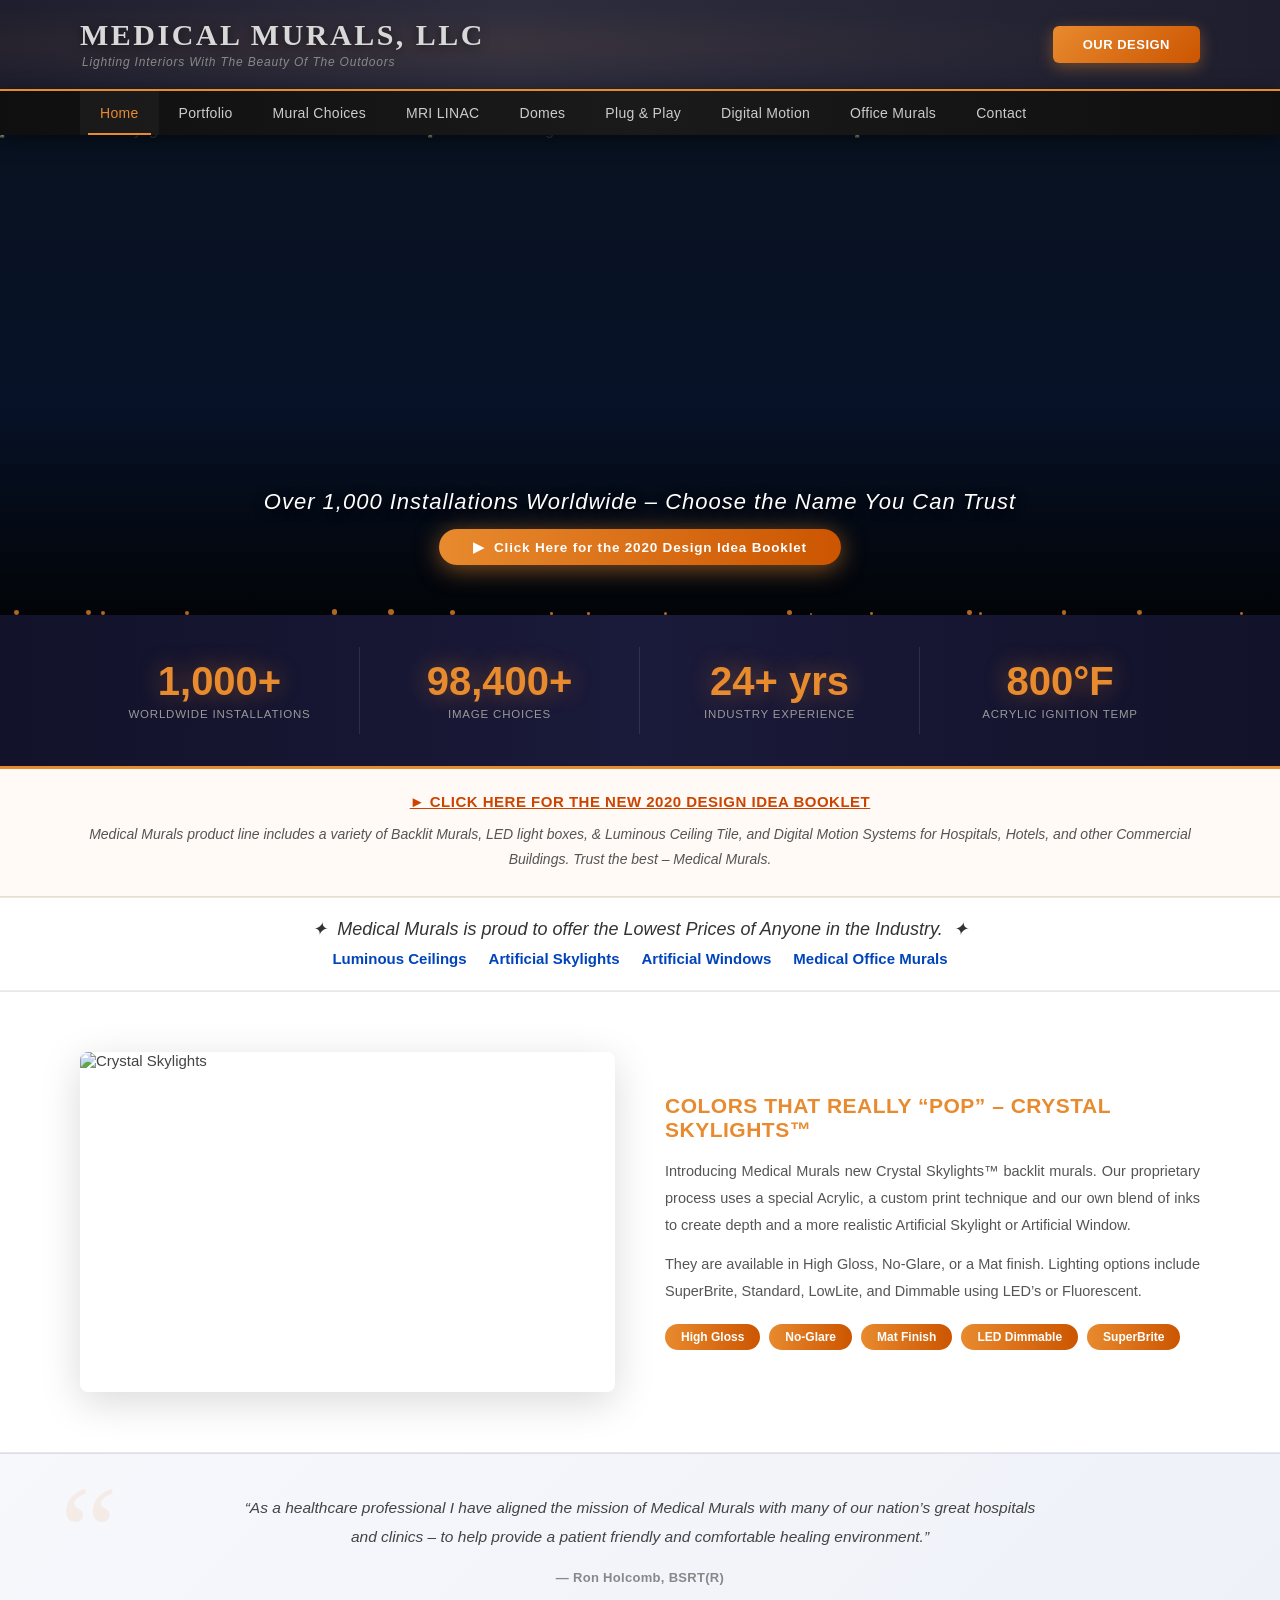
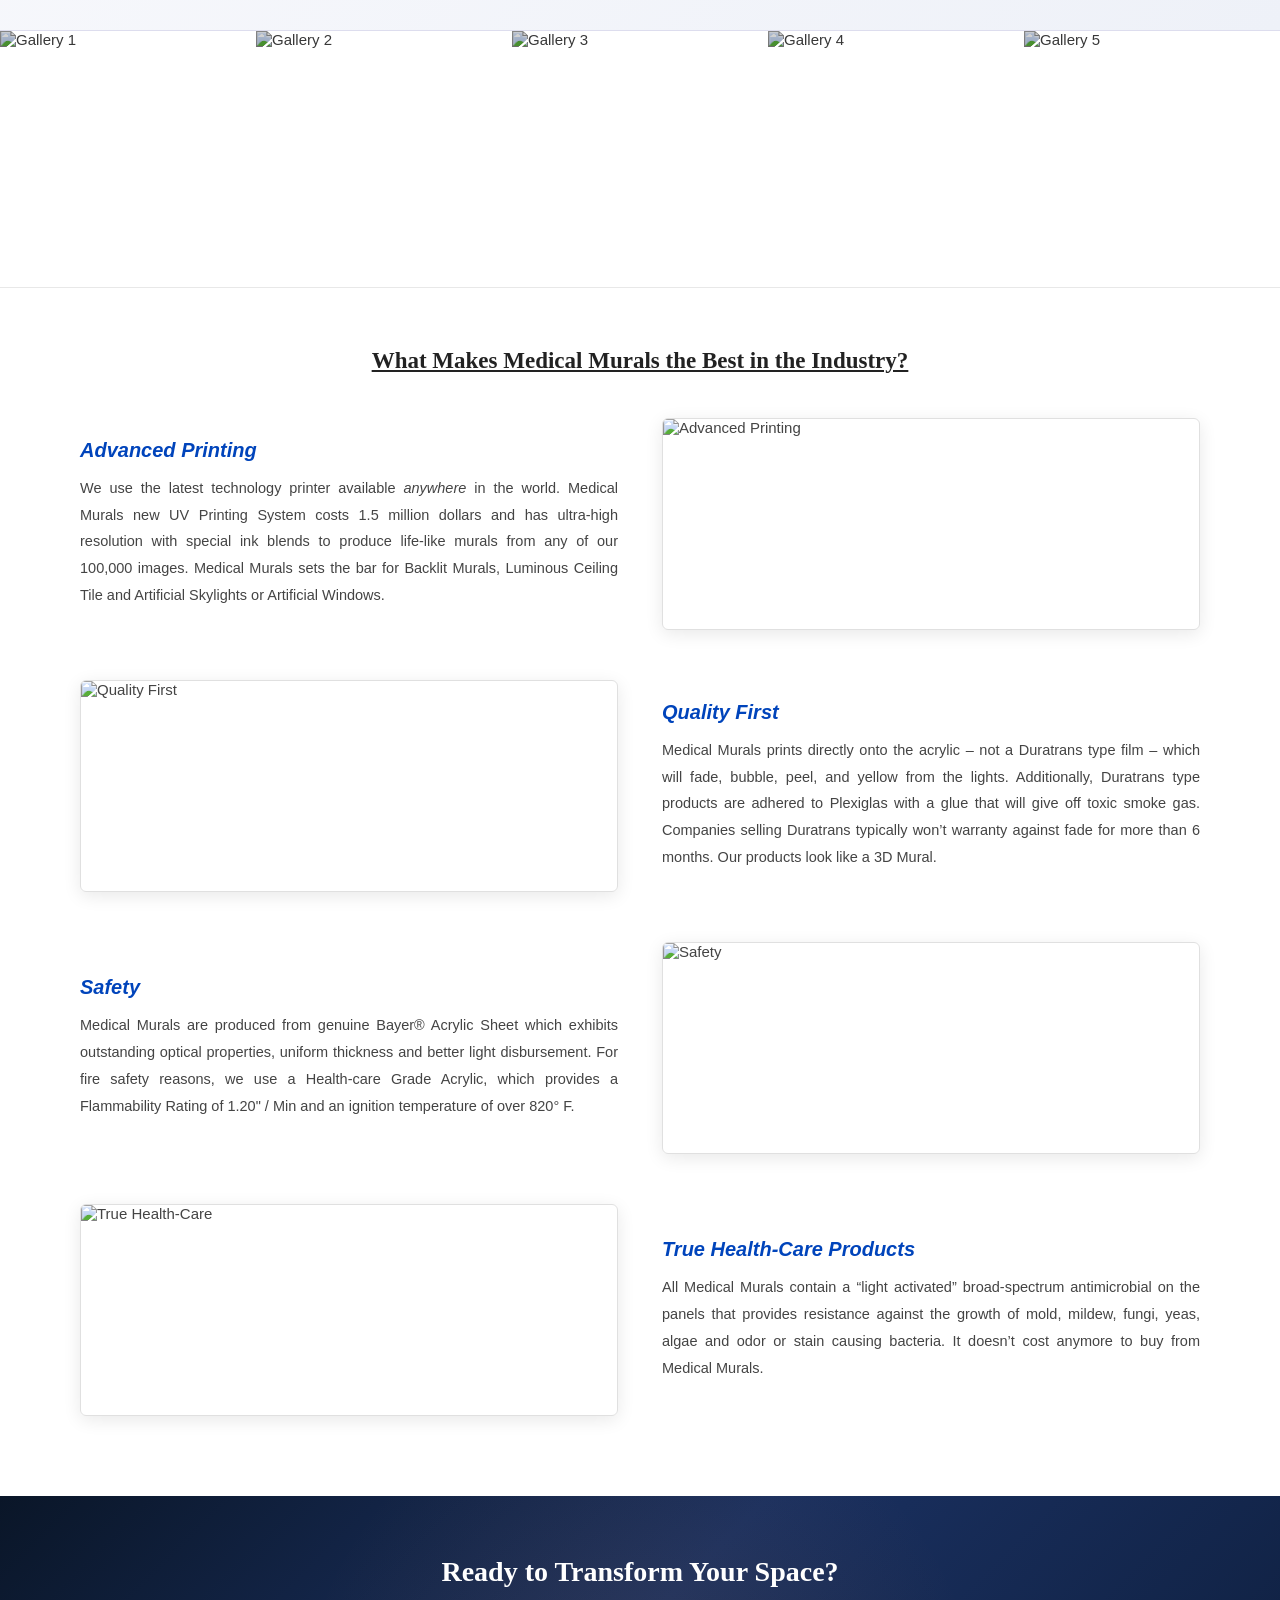
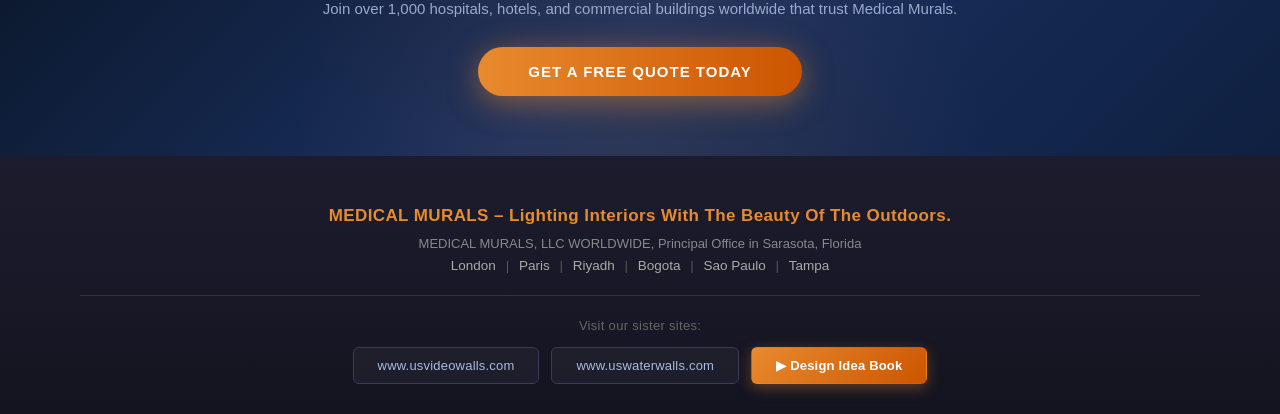
==== index2.html @ eecfcd41 "Add index2.html with previous homepage design as alternative - index2.html uses css/style2.css (comp" ====
<!DOCTYPE html>
<html lang="en">
<head>
    <meta charset="UTF-8">
    <meta name="viewport" content="width=device-width, initial-scale=1.0">
    <title>Medical Murals, LLC – Lighting Interiors With The Beauty Of The Outdoors</title>
    <link rel="stylesheet" href="css/style2.css">
</head>
<body>

    <!-- ===== HEADER ===== -->
    <header class="site-header">
        <div class="header-inner">
            <div class="header-brand">
                <a href="index2.html" class="logo">MEDICAL MURALS, LLC</a>
                <span class="header-tagline">Lighting Interiors With The Beauty Of The Outdoors</span>
            </div>
            <a href="http://anyflip.com/pyws/mabe/" target="_blank" class="header-design-btn">Our Design</a>
        </div>
    </header>

    <!-- ===== NAVIGATION ===== -->
    <nav class="main-nav">
        <div class="nav-inner">
            <ul>
                <li><a href="index2.html" class="active">Home</a></li>
                <li><a href="pages/portfolio.html">Portfolio</a></li>
                <li><a href="pages/mural-choices.html">Mural Choices</a></li>
                <li><a href="pages/mri-linac.html">MRI LINAC</a></li>
                <li><a href="pages/domes.html">Domes</a></li>
                <li><a href="pages/plug-play.html">Plug &amp; Play</a></li>
                <li><a href="pages/digital-motion.html">Digital Motion</a></li>
                <li><a href="pages/office-murals.html">Office Murals</a></li>
                <li><a href="pages/contact.html">Contact</a></li>
            </ul>
        </div>
    </nav>

    <!-- ===== HERO ===== -->
    <section class="hero">
        <div class="particles"></div>
        <div class="hero-bg-grid">
            <div class="grid-img">
                <img src="https://images.unsplash.com/photo-1629909613654-28e377c37b09?w=600&q=80" alt="Medical Murals Skylight">
            </div>
            <div class="grid-img">
                <img src="https://images.unsplash.com/photo-1519494026892-80bbd2d6fd0d?w=600&q=80" alt="Luminous Ceiling">
            </div>
            <div class="grid-img">
                <img src="https://images.unsplash.com/photo-1497366216548-37526070297c?w=600&q=80" alt="Medical Office">
            </div>
        </div>
        <div class="hero-overlay">
            <p class="hero-tagline">Over 1,000 Installations Worldwide &ndash; Choose the Name You Can Trust</p>
            <a href="http://anyflip.com/pyws/mabe/" target="_blank" class="hero-badge">
                &#9654;&nbsp; Click Here for the 2020 Design Idea Booklet
            </a>
        </div>
    </section>

    <!-- ===== STATS BAR ===== -->
    <div class="stats-bar">
        <div class="stats-inner">
            <div class="stat-item">
                <div class="stat-number" data-target="1000" data-suffix="+">0</div>
                <div class="stat-label">Worldwide Installations</div>
            </div>
            <div class="stat-item">
                <div class="stat-number" data-target="100000" data-suffix="+">0</div>
                <div class="stat-label">Image Choices</div>
            </div>
            <div class="stat-item">
                <div class="stat-number" data-target="25" data-suffix="+ yrs">0</div>
                <div class="stat-label">Industry Experience</div>
            </div>
            <div class="stat-item">
                <div class="stat-number" data-target="820" data-suffix="°F">0</div>
                <div class="stat-label">Acrylic Ignition Temp</div>
            </div>
        </div>
    </div>

    <!-- ===== ANNOUNCEMENT ===== -->
    <section class="announcement reveal">
        <div class="container">
            <a href="http://anyflip.com/pyws/mabe/" target="_blank">&#9658; Click Here for the New 2020 Design Idea Booklet</a>
            <p>
                Medical Murals product line includes a variety of Backlit Murals, LED light boxes, &amp; Luminous Ceiling Tile,
                and Digital Motion Systems for Hospitals, Hotels, and other Commercial Buildings.
                Trust the best &ndash; Medical Murals.
            </p>
        </div>
    </section>

    <hr class="divider">

    <!-- ===== PRIDE STRIP ===== -->
    <section class="pride-strip reveal">
        <div class="container">
            <p>&#10022;&nbsp; Medical Murals is proud to offer the Lowest Prices of Anyone in the Industry. &nbsp;&#10022;</p>
            <div class="tags">
                <span class="tag">Luminous Ceilings</span>
                <span class="tag">Artificial Skylights</span>
                <span class="tag">Artificial Windows</span>
                <span class="tag">Medical Office Murals</span>
            </div>
        </div>
    </section>

    <hr class="divider">

    <!-- ===== CRYSTAL SKYLIGHTS ===== -->
    <section class="crystal-section">
        <div class="container">
            <div class="crystal-img-wrap reveal">
                <img src="https://images.unsplash.com/photo-1507525428034-b723cf961d3e?w=700&q=80" alt="Crystal Skylights">
                <div class="img-glow"></div>
            </div>
            <div class="crystal-text reveal">
                <h3>Colors That Really &ldquo;Pop&rdquo; &ndash; Crystal Skylights&trade;</h3>
                <p>
                    Introducing Medical Murals new Crystal Skylights&trade; backlit murals. Our proprietary process
                    uses a special Acrylic, a custom print technique and our own blend of inks to create depth and
                    a more realistic Artificial Skylight or Artificial Window.
                </p>
                <p style="margin-top:12px;">
                    They are available in High Gloss, No-Glare, or a Mat finish. Lighting options include SuperBrite,
                    Standard, LowLite, and Dimmable using LED&rsquo;s or Fluorescent.
                </p>
                <div class="options">
                    <span class="option-pill">High Gloss</span>
                    <span class="option-pill">No-Glare</span>
                    <span class="option-pill">Mat Finish</span>
                    <span class="option-pill">LED Dimmable</span>
                    <span class="option-pill">SuperBrite</span>
                </div>
            </div>
        </div>
    </section>

    <hr class="divider">

    <!-- ===== TESTIMONIAL ===== -->
    <section class="testimonial reveal">
        <div class="container">
            <blockquote>
                &ldquo;As a healthcare professional I have aligned the mission of Medical Murals with many of our
                nation&rsquo;s great hospitals and clinics &ndash; to help provide a patient friendly and comfortable
                healing environment.&rdquo;
                <cite>&mdash; Ron Holcomb, BSRT(R)</cite>
            </blockquote>
        </div>
    </section>

    <!-- ===== MINI GALLERY STRIP ===== -->
    <div class="mini-gallery">
        <div class="gal-item">
            <img src="https://images.unsplash.com/photo-1629909613654-28e377c37b09?w=280&q=80" alt="Gallery 1">
        </div>
        <div class="gal-item">
            <img src="https://images.unsplash.com/photo-1519494026892-80bbd2d6fd0d?w=280&q=80" alt="Gallery 2">
        </div>
        <div class="gal-item">
            <img src="https://images.unsplash.com/photo-1497366216548-37526070297c?w=280&q=80" alt="Gallery 3">
        </div>
        <div class="gal-item">
            <img src="https://images.unsplash.com/photo-1538368819871-a0e00b78a945?w=280&q=80" alt="Gallery 4">
        </div>
        <div class="gal-item">
            <img src="https://images.unsplash.com/photo-1586771107445-d3ca888129ff?w=280&q=80" alt="Gallery 5">
        </div>
    </div>

    <hr class="divider">

    <!-- ===== WHY SECTION ===== -->
    <section class="why-section">
        <div class="container">
            <h2>What Makes Medical Murals the Best in the Industry?</h2>

            <!-- Advanced Printing -->
            <div class="feature-row">
                <div class="feature-text">
                    <h3>Advanced Printing</h3>
                    <p>
                        We use the latest technology printer available <em>anywhere</em> in the world. Medical Murals new UV
                        Printing System costs 1.5 million dollars and has ultra-high resolution with special ink blends to
                        produce life-like murals from any of our 100,000 images. Medical Murals sets the bar for Backlit
                        Murals, Luminous Ceiling Tile and Artificial Skylights or Artificial Windows.
                    </p>
                </div>
                <div class="feature-img">
                    <img src="https://images.unsplash.com/photo-1612198188060-c7c2a3b66eae?w=600&q=80" alt="Advanced Printing">
                </div>
            </div>

            <!-- Quality First -->
            <div class="feature-row reverse">
                <div class="feature-text">
                    <h3>Quality First</h3>
                    <p>
                        Medical Murals prints directly onto the acrylic &ndash; not a Duratrans type film &ndash; which will
                        fade, bubble, peel, and yellow from the lights. Additionally, Duratrans type products are adhered to
                        Plexiglas with a glue that will give off toxic smoke gas. Companies selling Duratrans typically
                        won&rsquo;t warranty against fade for more than 6 months. Our products look like a 3D Mural.
                    </p>
                </div>
                <div class="feature-img">
                    <img src="https://images.unsplash.com/photo-1581091226825-a6a2a5aee158?w=600&q=80" alt="Quality First">
                </div>
            </div>

            <!-- Safety -->
            <div class="feature-row">
                <div class="feature-text">
                    <h3>Safety</h3>
                    <p>
                        Medical Murals are produced from genuine Bayer&reg; Acrylic Sheet which exhibits outstanding optical
                        properties, uniform thickness and better light disbursement. For fire safety reasons, we use a
                        Health-care Grade Acrylic, which provides a Flammability Rating of 1.20&quot; / Min and an ignition
                        temperature of over 820&deg; F.
                    </p>
                </div>
                <div class="feature-img">
                    <img src="https://images.unsplash.com/photo-1576091160550-2173dba999ef?w=600&q=80" alt="Safety">
                </div>
            </div>

            <!-- True Health-Care Products -->
            <div class="feature-row reverse">
                <div class="feature-text">
                    <h3>True Health-Care Products</h3>
                    <p>
                        All Medical Murals contain a &ldquo;light activated&rdquo; broad-spectrum antimicrobial on the panels
                        that provides resistance against the growth of mold, mildew, fungi, yeas, algae and odor or stain
                        causing bacteria. It doesn&rsquo;t cost anymore to buy from Medical Murals.
                    </p>
                </div>
                <div class="feature-img">
                    <img src="https://images.unsplash.com/photo-1584308666744-24d5c474f2ae?w=600&q=80" alt="True Health-Care">
                </div>
            </div>
        </div>
    </section>

    <!-- ===== CTA SECTION ===== -->
    <section class="cta-section">
        <div class="container">
            <h2>Ready to Transform Your Space?</h2>
            <p>Join over 1,000 hospitals, hotels, and commercial buildings worldwide that trust Medical Murals.</p>
            <a href="pages/contact.html" class="cta-btn">Get a Free Quote Today</a>
        </div>
    </section>

    <!-- ===== FOOTER ===== -->
    <footer class="site-footer">
        <div class="footer-inner">
            <p class="footer-tagline">MEDICAL MURALS &ndash; Lighting Interiors With The Beauty Of The Outdoors.</p>
            <p class="footer-address">MEDICAL MURALS, LLC WORLDWIDE, Principal Office in Sarasota, Florida</p>
            <p class="footer-cities">
                London <span>|</span> Paris <span>|</span> Riyadh <span>|</span>
                Bogota <span>|</span> Sao Paulo <span>|</span> Tampa
            </p>
            <hr class="footer-divider">
            <p class="footer-sisters-label">Visit our sister sites:</p>
            <div class="footer-btn-group">
                <a href="https://www.usvideowalls.com" target="_blank" class="footer-btn">www.usvideowalls.com</a>
                <a href="https://www.uswaterwalls.com" target="_blank" class="footer-btn">www.uswaterwalls.com</a>
                <a href="http://anyflip.com/pyws/mabe/" target="_blank" class="footer-btn footer-btn-highlight">&#9654; Design Idea Book</a>
            </div>
        </div>
    </footer>

    <!-- ===== LIGHTBOX ===== -->
    <div class="lightbox-overlay">
        <span class="lightbox-close">&times;</span>
        <img src="" alt="Enlarged view">
    </div>

    <script src="js/main2.js"></script>
</body>
</html>
---- css/style2.css ----
/* ===== RESET & BASE ===== */
* {
    margin: 0;
    padding: 0;
    box-sizing: border-box;
}

html {
    scroll-behavior: smooth;
}

body {
    font-family: 'Segoe UI', Arial, sans-serif;
    font-size: 15px;
    color: #444;
    background: #fff;
    overflow-x: hidden;
}

a {
    text-decoration: none;
    color: inherit;
}

img {
    max-width: 100%;
    display: block;
}

/* ===== INNER CONTAINER ===== */
.container {
    max-width: 1200px;
    margin: 0 auto;
    padding: 0 40px;
}

/* ===== HEADER ===== */
.site-header {
    width: 100%;
    background: linear-gradient(90deg, #1e1e2e 0%, #2d2d3e 40%, #1e1e2e 100%);
    padding: 20px 0;
    position: relative;
    overflow: hidden;
}

.site-header::after {
    content: '';
    position: absolute;
    inset: 0;
    background: radial-gradient(ellipse at 30% 50%, rgba(232,138,46,0.07) 0%, transparent 65%);
    animation: headerShimmer 7s ease-in-out infinite alternate;
    pointer-events: none;
}

@keyframes headerShimmer {
    0%   { opacity: 0.5; transform: scaleX(1); }
    100% { opacity: 1;   transform: scaleX(1.1); }
}

.header-inner {
    max-width: 1200px;
    margin: 0 auto;
    padding: 0 40px;
    display: flex;
    align-items: center;
    justify-content: space-between;
    position: relative;
    z-index: 1;
}

.header-brand {
    display: flex;
    flex-direction: column;
    gap: 5px;
}

.logo {
    font-size: 30px;
    font-weight: 700;
    color: #d8d8d8;
    letter-spacing: 2.5px;
    font-family: Georgia, 'Times New Roman', serif;
    text-shadow: 0 2px 10px rgba(0,0,0,0.5);
    transition: color 0.3s;
    line-height: 1;
}

.logo:hover { color: #e88a2e; }

.header-tagline {
    font-size: 12px;
    color: #888;
    font-style: italic;
    letter-spacing: 0.8px;
    padding-left: 2px;
}

.header-design-btn {
    background: linear-gradient(135deg, #e88a2e 0%, #cc5500 100%);
    color: #fff;
    font-size: 13px;
    font-weight: 700;
    padding: 11px 30px;
    border-radius: 6px;
    letter-spacing: 0.5px;
    text-transform: uppercase;
    box-shadow: 0 4px 16px rgba(232,138,46,0.4);
    transition: all 0.25s ease;
    white-space: nowrap;
}

.header-design-btn:hover {
    transform: translateY(-2px);
    box-shadow: 0 8px 24px rgba(232,138,46,0.6);
    background: linear-gradient(135deg, #f09840 0%, #d4700a 100%);
}

/* ===== NAVIGATION ===== */
.main-nav {
    width: 100%;
    background: linear-gradient(90deg, #0f0f0f 0%, #1a1a1a 50%, #0f0f0f 100%);
    border-top: 2px solid #e88a2e;
    position: sticky;
    top: 0;
    z-index: 1000;
    box-shadow: 0 4px 20px rgba(0,0,0,0.5);
}

.nav-inner {
    max-width: 1200px;
    margin: 0 auto;
    padding: 0 40px;
}

.main-nav ul {
    list-style: none;
    display: flex;
    flex-wrap: wrap;
    gap: 0;
}

.main-nav ul li a {
    display: block;
    padding: 14px 20px;
    color: #ccc;
    font-size: 14px;
    font-weight: 500;
    letter-spacing: 0.3px;
    transition: all 0.25s ease;
    position: relative;
    white-space: nowrap;
}

.main-nav ul li a::after {
    content: '';
    position: absolute;
    bottom: 0;
    left: 50%;
    width: 0;
    height: 2px;
    background: #e88a2e;
    transition: width 0.3s ease, left 0.3s ease;
}

.main-nav ul li a:hover::after,
.main-nav ul li a.active::after {
    width: 80%;
    left: 10%;
}

.main-nav ul li a:hover,
.main-nav ul li a.active {
    color: #e88a2e;
    background: rgba(255,255,255,0.04);
}

/* ===== HERO SECTION ===== */
.hero {
    position: relative;
    width: 100%;
    height: 480px;
    overflow: hidden;
    background: #0a1628;
}

.hero-bg-grid {
    position: absolute;
    inset: 0;
    display: grid;
    grid-template-columns: repeat(3, 1fr);
    gap: 3px;
}

.hero-bg-grid .grid-img {
    overflow: hidden;
}

.hero-bg-grid .grid-img img {
    width: 100%;
    height: 100%;
    object-fit: cover;
    transform: scale(1.06);
    animation: slowZoom 12s ease-in-out infinite alternate;
}

.hero-bg-grid .grid-img:nth-child(2) img { animation-delay: -4s; }
.hero-bg-grid .grid-img:nth-child(3) img { animation-delay: -8s; }

@keyframes slowZoom {
    0%   { transform: scale(1.06); }
    100% { transform: scale(1.14); }
}

.hero-overlay {
    position: absolute;
    inset: 0;
    background: linear-gradient(
        to bottom,
        rgba(0,0,0,0.2) 0%,
        rgba(5,15,40,0.55) 55%,
        rgba(0,0,0,0.82) 100%
    );
    display: flex;
    flex-direction: column;
    align-items: center;
    justify-content: flex-end;
    padding-bottom: 50px;
    text-align: center;
}

.hero-tagline {
    color: #fff;
    font-size: 22px;
    font-style: italic;
    letter-spacing: 1px;
    text-shadow: 0 2px 12px rgba(0,0,0,0.9);
    animation: fadeSlideUp 1s ease forwards;
    opacity: 0;
    transform: translateY(28px);
    max-width: 800px;
    padding: 0 20px;
}

.hero-badge {
    margin-top: 14px;
    display: inline-block;
    background: linear-gradient(90deg, #e88a2e, #cc5500);
    color: #fff;
    font-size: 13.5px;
    font-weight: 700;
    padding: 10px 34px;
    border-radius: 32px;
    letter-spacing: 0.8px;
    box-shadow: 0 4px 24px rgba(232,138,46,0.55);
    animation: fadeSlideUp 1s ease 0.35s forwards;
    opacity: 0;
    transform: translateY(28px);
    transition: transform 0.25s, box-shadow 0.25s;
}

.hero-badge:hover {
    transform: translateY(-3px);
    box-shadow: 0 8px 36px rgba(232,138,46,0.75);
}

@keyframes fadeSlideUp {
    to { opacity: 1; transform: translateY(0); }
}

/* Particles */
.particles {
    position: absolute;
    inset: 0;
    pointer-events: none;
    overflow: hidden;
    z-index: 1;
}

.particle {
    position: absolute;
    border-radius: 50%;
    background: rgba(232,138,46,0.75);
    animation: floatUp linear infinite;
}

@keyframes floatUp {
    0%   { transform: translateY(0) scale(1); opacity: 0.9; }
    100% { transform: translateY(-500px) scale(0.2); opacity: 0; }
}

/* ===== STATS BAR ===== */
.stats-bar {
    width: 100%;
    background: linear-gradient(90deg, #12122a 0%, #1a1a3a 50%, #12122a 100%);
    padding: 32px 0;
}

.stats-inner {
    max-width: 1200px;
    margin: 0 auto;
    padding: 0 40px;
    display: grid;
    grid-template-columns: repeat(4, 1fr);
    gap: 0;
}

.stat-item {
    text-align: center;
    padding: 14px 10px;
    border-right: 1px solid rgba(255,255,255,0.1);
    opacity: 0;
    transform: translateY(20px);
    transition: opacity 0.6s ease, transform 0.6s ease;
}

.stat-item:last-child { border-right: none; }
.stat-item.visible { opacity: 1; transform: translateY(0); }

.stat-number {
    font-size: 40px;
    font-weight: 800;
    color: #e88a2e;
    line-height: 1;
    text-shadow: 0 0 24px rgba(232,138,46,0.45);
}

.stat-label {
    font-size: 11.5px;
    color: #999;
    margin-top: 7px;
    text-transform: uppercase;
    letter-spacing: 0.8px;
}

/* ===== ANNOUNCEMENT BANNER ===== */
.announcement {
    width: 100%;
    background: #fffaf5;
    border-top: 3px solid #e88a2e;
    border-bottom: 1px solid #f0dcc8;
    padding: 24px 0;
}

.announcement .container {
    text-align: center;
}

.announcement a {
    color: #cc4400;
    font-size: 15px;
    font-weight: 700;
    letter-spacing: 0.5px;
    text-transform: uppercase;
    text-decoration: underline;
    transition: color 0.3s;
}

.announcement a:hover { color: #e88a2e; }

.announcement p {
    margin-top: 12px;
    font-style: italic;
    color: #555;
    font-size: 14px;
    line-height: 1.8;
}

/* ===== PRIDE STRIP ===== */
.pride-strip {
    width: 100%;
    background: #fff;
    border-bottom: 1px solid #eee;
    padding: 20px 0;
}

.pride-strip .container {
    text-align: center;
}

.pride-strip p {
    font-size: 18px;
    font-style: italic;
    color: #333;
    font-weight: 500;
}

.pride-strip .tags {
    margin-top: 10px;
    display: flex;
    justify-content: center;
    gap: 22px;
    flex-wrap: wrap;
}

.tag {
    color: #0044bb;
    font-size: 15px;
    font-weight: 600;
    position: relative;
    padding-bottom: 3px;
    transition: color 0.3s;
}

.tag::after {
    content: '';
    position: absolute;
    bottom: 0;
    left: 0;
    width: 0;
    height: 2px;
    background: #e88a2e;
    transition: width 0.3s ease;
}

.tag:hover { color: #e88a2e; }
.tag:hover::after { width: 100%; }

/* ===== CRYSTAL SKYLIGHTS SECTION ===== */
.crystal-section {
    width: 100%;
    padding: 60px 0;
    background: #fff;
}

.crystal-section .container {
    display: grid;
    grid-template-columns: 1fr 1fr;
    gap: 50px;
    align-items: center;
}

.crystal-img-wrap {
    position: relative;
    overflow: hidden;
    border-radius: 8px;
    box-shadow: 0 10px 40px rgba(0,0,0,0.15);
}

.crystal-img-wrap img {
    width: 100%;
    height: 340px;
    object-fit: cover;
    transition: transform 0.6s ease;
}

.crystal-img-wrap:hover img { transform: scale(1.07); }

.crystal-img-wrap .img-glow {
    position: absolute;
    inset: 0;
    border-radius: 8px;
    pointer-events: none;
    animation: glowPulse 3.5s ease-in-out infinite alternate;
}

@keyframes glowPulse {
    0%   { box-shadow: inset 0 0 30px rgba(232,138,46,0.08); }
    100% { box-shadow: inset 0 0 70px rgba(232,138,46,0.28); }
}

.crystal-text h3 {
    color: #e88a2e;
    font-size: 21px;
    font-weight: 700;
    letter-spacing: 0.5px;
    margin-bottom: 16px;
    text-transform: uppercase;
}

.crystal-text p {
    color: #555;
    line-height: 1.85;
    text-align: justify;
    font-size: 14.5px;
}

.crystal-text .options {
    margin-top: 20px;
    display: flex;
    flex-wrap: wrap;
    gap: 9px;
}

.option-pill {
    background: linear-gradient(90deg, #e88a2e, #cc5500);
    color: #fff;
    font-size: 12px;
    font-weight: 600;
    padding: 6px 16px;
    border-radius: 22px;
    transition: transform 0.2s, box-shadow 0.2s;
    cursor: default;
}

.option-pill:hover {
    transform: translateY(-2px);
    box-shadow: 0 5px 14px rgba(232,138,46,0.5);
}

/* ===== TESTIMONIAL ===== */
.testimonial {
    width: 100%;
    background: linear-gradient(135deg, #f7f8fc 0%, #eef1f8 100%);
    border-top: 1px solid #dde;
    border-bottom: 1px solid #dde;
    padding: 40px 0;
}

.testimonial .container {
    text-align: center;
    position: relative;
}

.testimonial .container::before {
    content: '\201C';
    position: absolute;
    top: -28px;
    left: 20px;
    font-size: 130px;
    color: rgba(232,138,46,0.1);
    font-family: Georgia, serif;
    line-height: 1;
    pointer-events: none;
}

.testimonial blockquote {
    font-style: italic;
    color: #444;
    font-size: 15.5px;
    line-height: 1.85;
    max-width: 820px;
    margin: 0 auto;
    position: relative;
    z-index: 1;
}

.testimonial cite {
    display: block;
    margin-top: 14px;
    color: #888;
    font-size: 13px;
    font-style: normal;
    font-weight: 600;
    letter-spacing: 0.3px;
}

/* ===== MINI GALLERY STRIP ===== */
.mini-gallery {
    width: 100%;
    display: grid;
    grid-template-columns: repeat(5, 1fr);
}

.mini-gallery .gal-item {
    overflow: hidden;
    position: relative;
    aspect-ratio: 1 / 1;
    cursor: zoom-in;
}

.mini-gallery .gal-item img {
    width: 100%;
    height: 100%;
    object-fit: cover;
    transition: transform 0.5s ease, filter 0.4s ease;
    filter: brightness(0.82);
}

.mini-gallery .gal-item:hover img {
    transform: scale(1.13);
    filter: brightness(1.05);
}

.mini-gallery .gal-item::after {
    content: '';
    position: absolute;
    inset: 0;
    background: rgba(232,138,46,0);
    transition: background 0.4s;
    pointer-events: none;
}

.mini-gallery .gal-item:hover::after {
    background: rgba(232,138,46,0.12);
}

/* ===== WHY SECTION ===== */
.why-section {
    width: 100%;
    padding: 60px 0 30px;
    background: #fff;
}

.why-section h2 {
    text-align: center;
    font-size: 23px;
    color: #222;
    text-decoration: underline;
    margin-bottom: 44px;
    font-family: Georgia, serif;
}

.feature-row {
    display: grid;
    grid-template-columns: 1fr 1fr;
    gap: 44px;
    align-items: center;
    margin-bottom: 50px;
    opacity: 0;
    transform: translateY(40px);
    transition: opacity 0.7s ease, transform 0.7s ease;
}

.feature-row.visible {
    opacity: 1;
    transform: translateY(0);
}

.feature-row.reverse { direction: rtl; }
.feature-row.reverse > * { direction: ltr; }

.feature-text h3 {
    color: #0044bb;
    font-size: 20px;
    font-style: italic;
    font-weight: 700;
    margin-bottom: 13px;
}

.feature-text p {
    color: #444;
    line-height: 1.85;
    text-align: justify;
    font-size: 14.5px;
}

.feature-img {
    overflow: hidden;
    border: 1px solid #e0e0e0;
    border-radius: 6px;
    box-shadow: 0 4px 18px rgba(0,0,0,0.09);
    transition: box-shadow 0.4s, transform 0.4s;
}

.feature-img:hover {
    transform: translateY(-5px);
    box-shadow: 0 14px 36px rgba(0,0,0,0.16);
}

.feature-img img {
    width: 100%;
    height: 210px;
    object-fit: cover;
    transition: transform 0.5s ease;
}

.feature-img:hover img { transform: scale(1.06); }

/* ===== CTA SECTION ===== */
.cta-section {
    width: 100%;
    background: linear-gradient(135deg, #0a1628 0%, #1a3060 50%, #0f2040 100%);
    padding: 60px 0;
    text-align: center;
    position: relative;
    overflow: hidden;
}

.cta-section::before {
    content: '';
    position: absolute;
    top: -120px;
    left: 50%;
    transform: translateX(-50%);
    width: 700px;
    height: 700px;
    border-radius: 50%;
    background: radial-gradient(circle, rgba(232,138,46,0.1) 0%, transparent 70%);
    animation: ctaGlow 5s ease-in-out infinite alternate;
    pointer-events: none;
}

@keyframes ctaGlow {
    0%   { transform: translateX(-50%) scale(1); }
    100% { transform: translateX(-50%) scale(1.25); }
}

.cta-section .container { position: relative; z-index: 1; }

.cta-section h2 {
    color: #fff;
    font-size: 28px;
    font-family: Georgia, serif;
    margin-bottom: 12px;
}

.cta-section p {
    color: #99aacc;
    font-size: 15px;
    margin-bottom: 30px;
}

.cta-btn {
    display: inline-block;
    background: linear-gradient(90deg, #e88a2e, #cc5500);
    color: #fff;
    font-size: 15px;
    font-weight: 700;
    padding: 16px 50px;
    border-radius: 40px;
    letter-spacing: 1px;
    text-transform: uppercase;
    box-shadow: 0 6px 30px rgba(232,138,46,0.5);
    transition: transform 0.3s ease, box-shadow 0.3s ease;
    animation: pulseCta 2.8s ease-in-out infinite;
}

@keyframes pulseCta {
    0%, 100% { box-shadow: 0 6px 24px rgba(232,138,46,0.45); }
    50%       { box-shadow: 0 8px 44px rgba(232,138,46,0.85), 0 0 0 10px rgba(232,138,46,0.09); }
}

.cta-btn:hover {
    transform: translateY(-4px) scale(1.04);
    box-shadow: 0 14px 44px rgba(232,138,46,0.75);
    animation: none;
}

/* ===== FOOTER ===== */
.site-footer {
    width: 100%;
    background: linear-gradient(180deg, #1c1c2e 0%, #141420 100%);
    padding: 50px 0 30px;
}

.footer-inner {
    max-width: 1200px;
    margin: 0 auto;
    padding: 0 40px;
    text-align: center;
}

.footer-tagline {
    color: #e88a2e;
    font-weight: 700;
    font-size: 17px;
    margin-bottom: 10px;
    letter-spacing: 0.4px;
}

.footer-address {
    color: #888;
    font-size: 13px;
    margin-bottom: 7px;
}

.footer-cities {
    color: #aaa;
    font-size: 13.5px;
    margin-bottom: 22px;
}

.footer-cities span {
    color: #555;
    margin: 0 6px;
}

.footer-divider {
    border: none;
    border-top: 1px solid #333;
    margin: 22px 0;
}

.footer-sisters-label {
    font-size: 13px;
    color: #666;
    margin-bottom: 14px;
    letter-spacing: 0.3px;
}

.footer-btn-group {
    display: flex;
    justify-content: center;
    flex-wrap: wrap;
    gap: 12px;
    margin-top: 4px;
}

.footer-btn {
    display: inline-block;
    padding: 10px 24px;
    border: 1px solid #3a3a5a;
    border-radius: 6px;
    color: #aabbdd;
    font-size: 13px;
    font-weight: 500;
    background: rgba(255,255,255,0.04);
    transition: all 0.25s ease;
    letter-spacing: 0.2px;
}

.footer-btn:hover {
    background: rgba(255,255,255,0.09);
    border-color: #6699dd;
    color: #fff;
    transform: translateY(-2px);
}

.footer-btn-highlight {
    background: linear-gradient(135deg, #e88a2e, #cc5500);
    border-color: transparent;
    color: #fff;
    font-weight: 700;
    box-shadow: 0 4px 14px rgba(232,138,46,0.35);
}

.footer-btn-highlight:hover {
    background: linear-gradient(135deg, #f09840, #d4700a);
    border-color: transparent;
    box-shadow: 0 6px 22px rgba(232,138,46,0.55);
    transform: translateY(-3px);
}

/* ===== DIVIDER ===== */
.divider {
    border: none;
    border-top: 1px solid #e8e8e8;
    margin: 0;
}

/* ===== SCROLL REVEAL ===== */
.reveal {
    opacity: 0;
    transform: translateY(36px);
    transition: opacity 0.7s ease, transform 0.7s ease;
}

.reveal.visible {
    opacity: 1;
    transform: translateY(0);
}

/* ===== LIGHTBOX ===== */
.lightbox-overlay {
    display: none;
    position: fixed;
    inset: 0;
    background: rgba(0,0,0,0.93);
    z-index: 9999;
    align-items: center;
    justify-content: center;
    cursor: pointer;
}

.lightbox-overlay.active { display: flex; }

.lightbox-overlay img {
    max-width: 90%;
    max-height: 90vh;
    border-radius: 4px;
    box-shadow: 0 0 80px rgba(0,0,0,0.9);
    animation: lbIn 0.3s ease;
}

@keyframes lbIn {
    from { transform: scale(0.8); opacity: 0; }
    to   { transform: scale(1);   opacity: 1; }
}

.lightbox-close {
    position: fixed;
    top: 22px;
    right: 34px;
    color: #fff;
    font-size: 44px;
    cursor: pointer;
    line-height: 1;
    transition: color 0.25s;
    z-index: 10000;
}

.lightbox-close:hover { color: #e88a2e; }
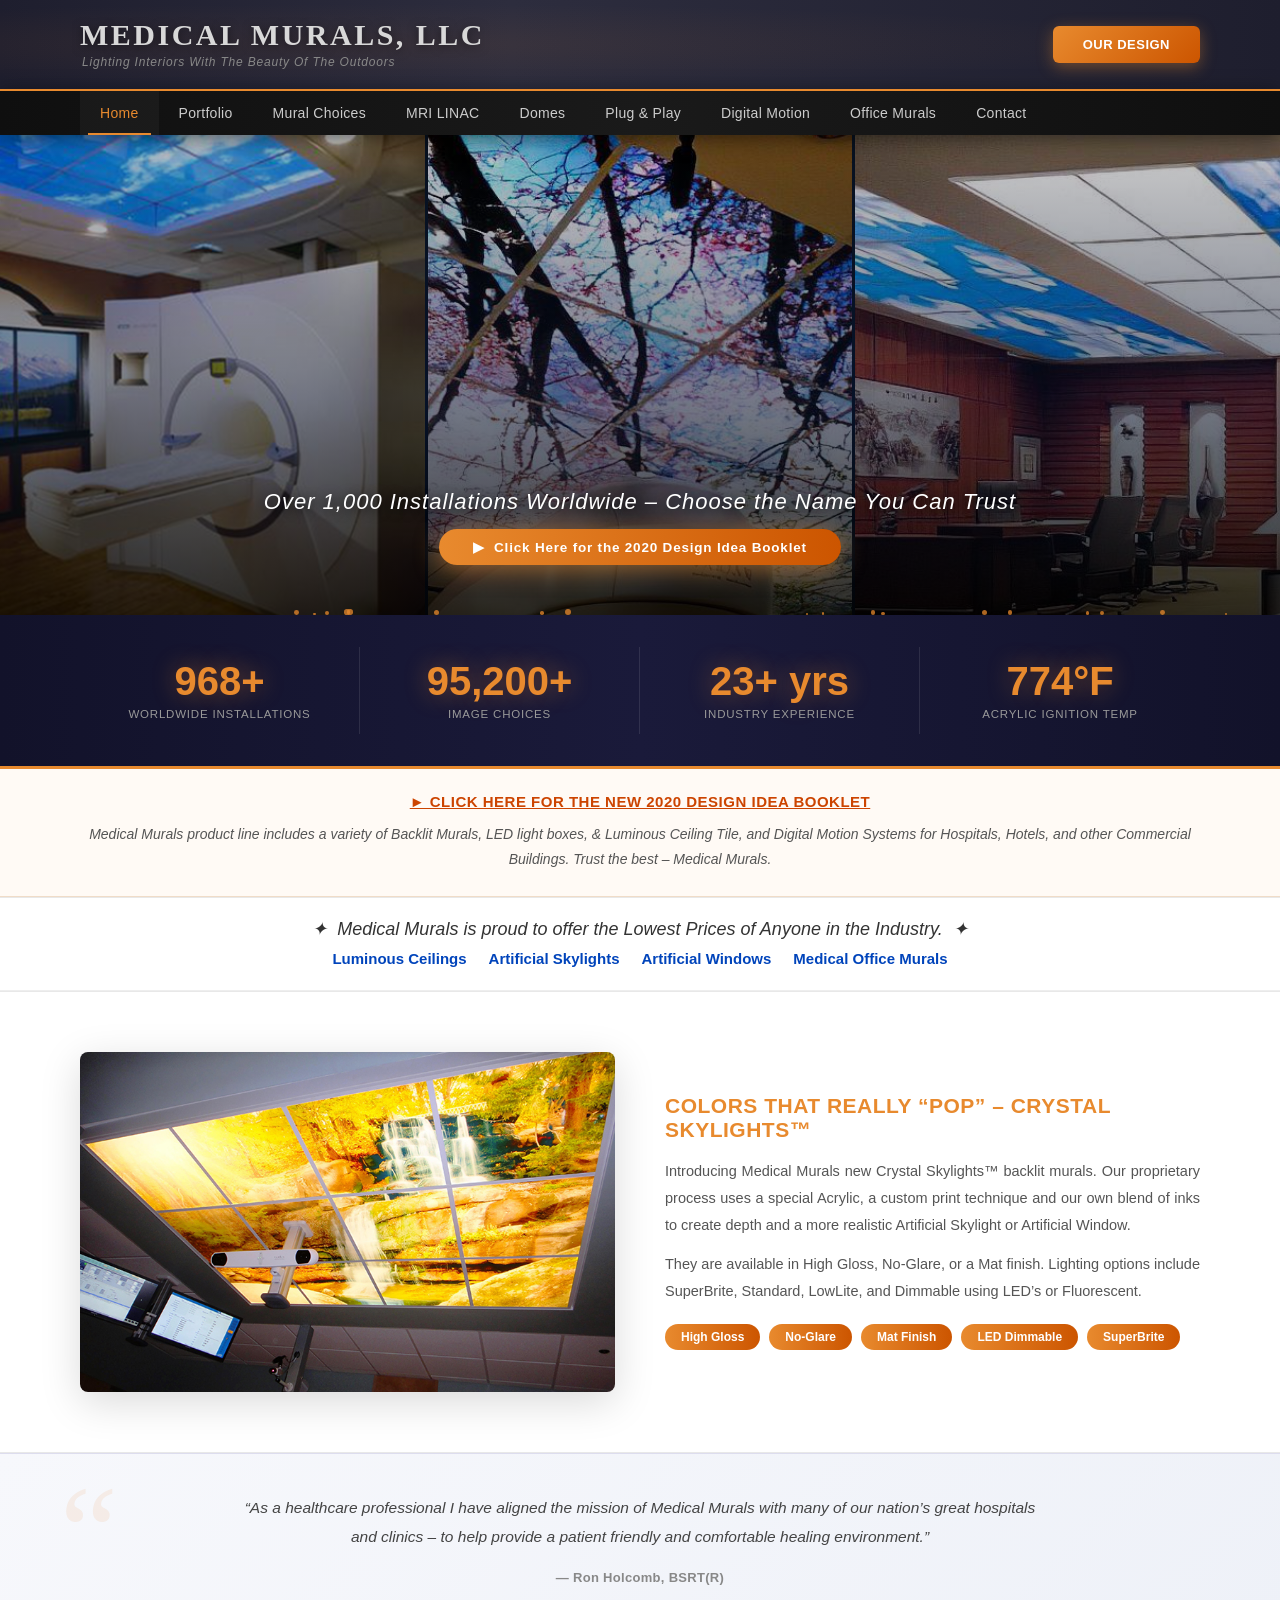
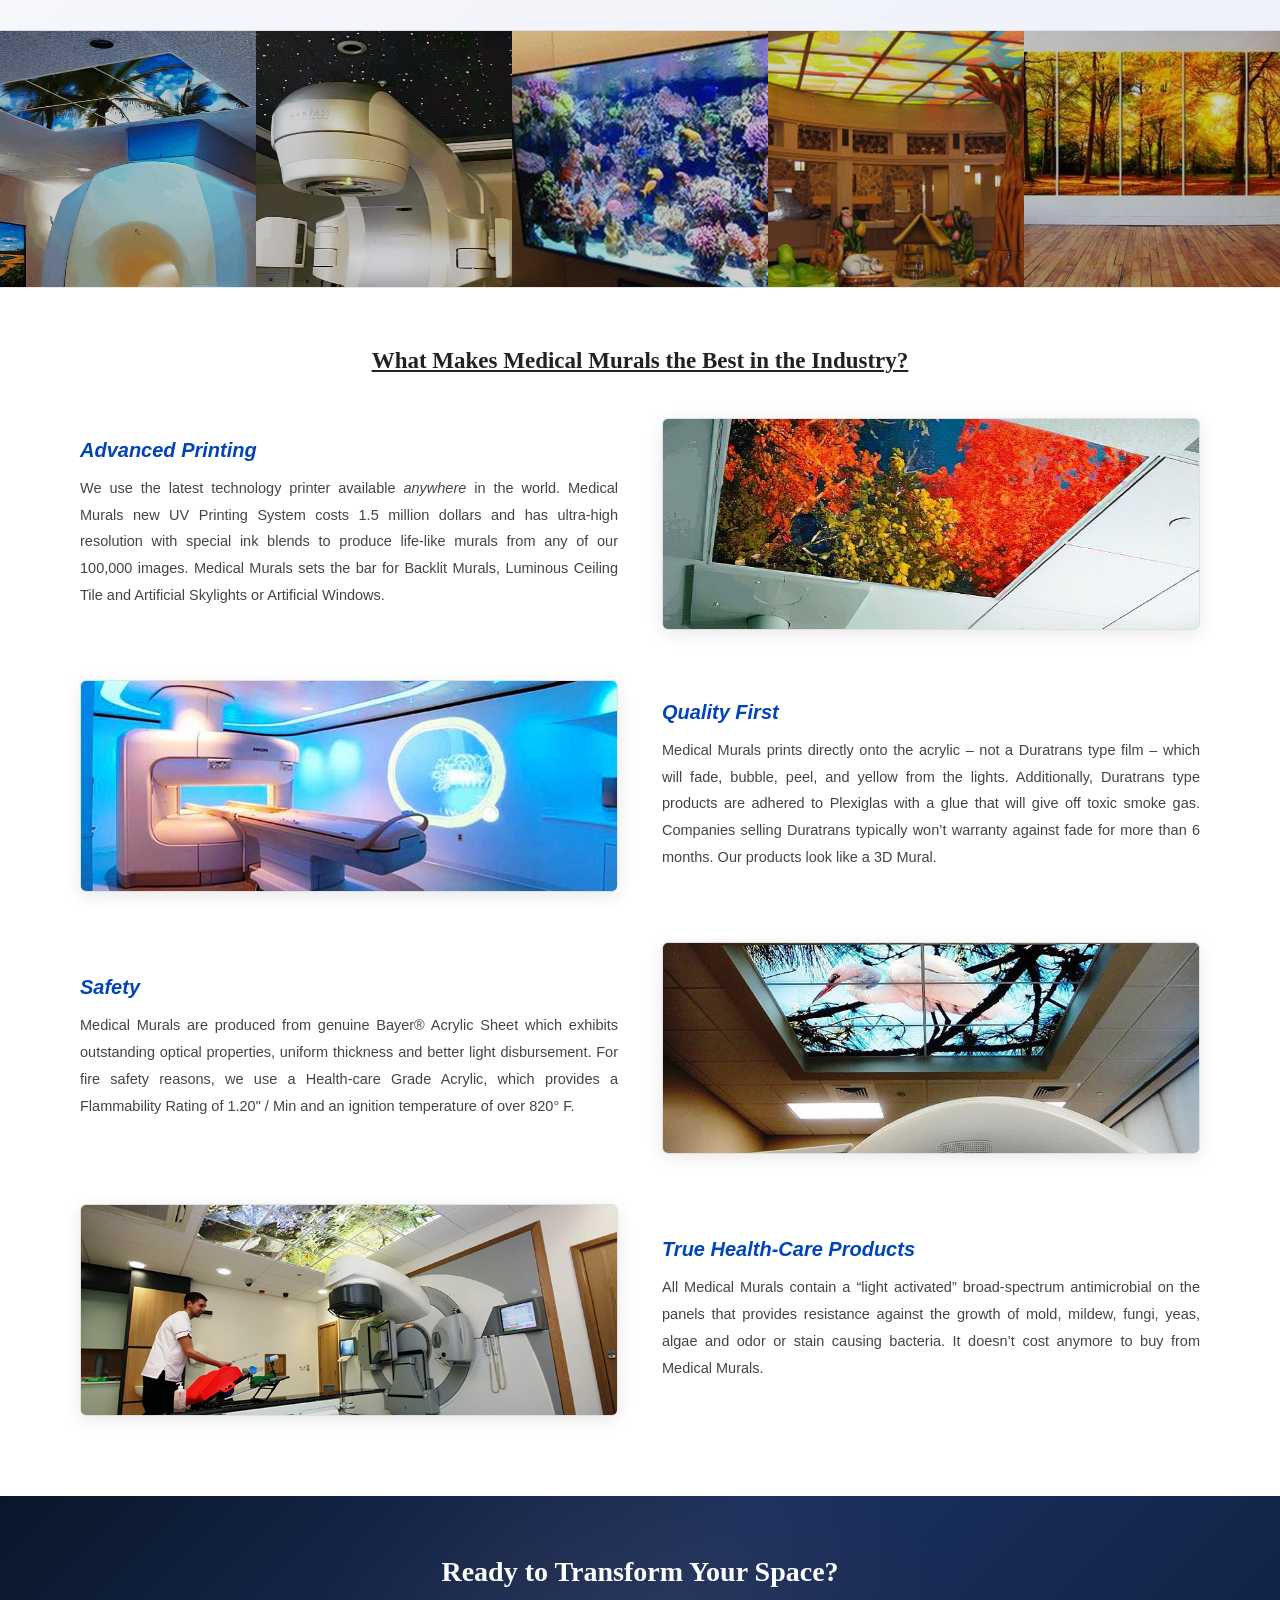
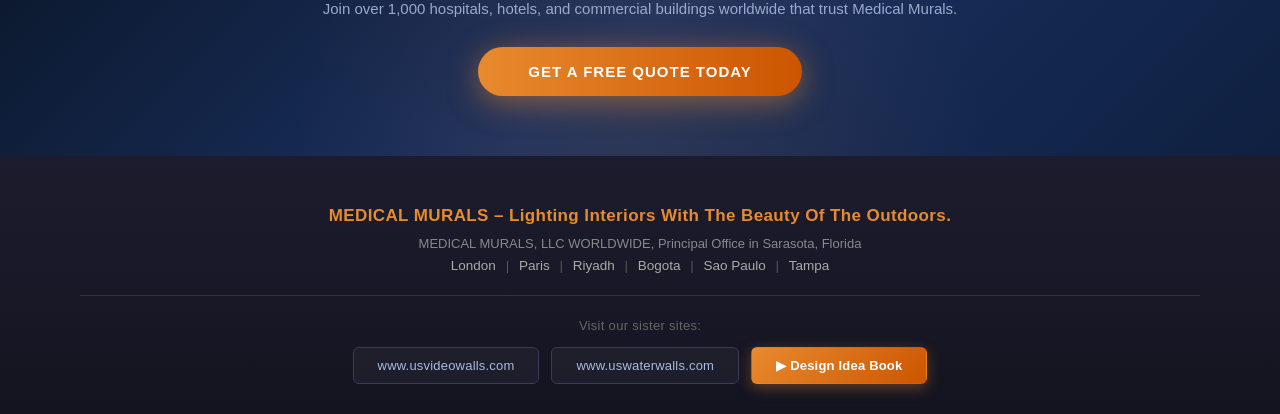
==== commit 278b1531: "Replace all demo images with real Medical Murals photos site-wide - Remove all 75 Unsplash placehold" ====
--- a/index2.html
+++ b/index2.html
@@ -41,13 +41,13 @@
         <div class="particles"></div>
         <div class="hero-bg-grid">
             <div class="grid-img">
-                <img src="https://images.unsplash.com/photo-1629909613654-28e377c37b09?w=600&q=80" alt="Medical Murals Skylight">
+                <img src="images/MRI2.jpg" alt="Medical Murals Skylight">
             </div>
             <div class="grid-img">
-                <img src="https://images.unsplash.com/photo-1519494026892-80bbd2d6fd0d?w=600&q=80" alt="Luminous Ceiling">
+                <img src="images/20.jpg" alt="Luminous Ceiling">
             </div>
             <div class="grid-img">
-                <img src="https://images.unsplash.com/photo-1497366216548-37526070297c?w=600&q=80" alt="Medical Office">
+                <img src="images/Hotel.jpg" alt="Medical Office">
             </div>
         </div>
         <div class="hero-overlay">
@@ -113,7 +113,7 @@
     <section class="crystal-section">
         <div class="container">
             <div class="crystal-img-wrap reveal">
-                <img src="https://images.unsplash.com/photo-1507525428034-b723cf961d3e?w=700&q=80" alt="Crystal Skylights">
+                <img src="images/60.jpg" alt="Crystal Skylights">
                 <div class="img-glow"></div>
             </div>
             <div class="crystal-text reveal">
@@ -155,19 +155,19 @@
     <!-- ===== MINI GALLERY STRIP ===== -->
     <div class="mini-gallery">
         <div class="gal-item">
-            <img src="https://images.unsplash.com/photo-1629909613654-28e377c37b09?w=280&q=80" alt="Gallery 1">
-        </div>
-        <div class="gal-item">
-            <img src="https://images.unsplash.com/photo-1519494026892-80bbd2d6fd0d?w=280&q=80" alt="Gallery 2">
-        </div>
-        <div class="gal-item">
-            <img src="https://images.unsplash.com/photo-1497366216548-37526070297c?w=280&q=80" alt="Gallery 3">
-        </div>
-        <div class="gal-item">
-            <img src="https://images.unsplash.com/photo-1538368819871-a0e00b78a945?w=280&q=80" alt="Gallery 4">
-        </div>
-        <div class="gal-item">
-            <img src="https://images.unsplash.com/photo-1586771107445-d3ca888129ff?w=280&q=80" alt="Gallery 5">
+            <img src="images/17.jpg" alt="Gallery 1">
+        </div>
+        <div class="gal-item">
+            <img src="images/35.jpg" alt="Gallery 2">
+        </div>
+        <div class="gal-item">
+            <img src="images/68.jpg" alt="Gallery 3">
+        </div>
+        <div class="gal-item">
+            <img src="images/disney.jpg" alt="Gallery 4">
+        </div>
+        <div class="gal-item">
+            <img src="images/82.jpg" alt="Gallery 5">
         </div>
     </div>
 
@@ -190,7 +190,7 @@
                     </p>
                 </div>
                 <div class="feature-img">
-                    <img src="https://images.unsplash.com/photo-1612198188060-c7c2a3b66eae?w=600&q=80" alt="Advanced Printing">
+                    <img src="images/31.jpg" alt="Advanced Printing">
                 </div>
             </div>
 
@@ -206,7 +206,7 @@
                     </p>
                 </div>
                 <div class="feature-img">
-                    <img src="https://images.unsplash.com/photo-1581091226825-a6a2a5aee158?w=600&q=80" alt="Quality First">
+                    <img src="images/hostpital machinary (33).jpg" alt="Quality First">
                 </div>
             </div>
 
@@ -222,7 +222,7 @@
                     </p>
                 </div>
                 <div class="feature-img">
-                    <img src="https://images.unsplash.com/photo-1576091160550-2173dba999ef?w=600&q=80" alt="Safety">
+                    <img src="images/56.jpg" alt="Safety">
                 </div>
             </div>
 
@@ -237,7 +237,7 @@
                     </p>
                 </div>
                 <div class="feature-img">
-                    <img src="https://images.unsplash.com/photo-1584308666744-24d5c474f2ae?w=600&q=80" alt="True Health-Care">
+                    <img src="images/76.jpg" alt="True Health-Care">
                 </div>
             </div>
         </div>
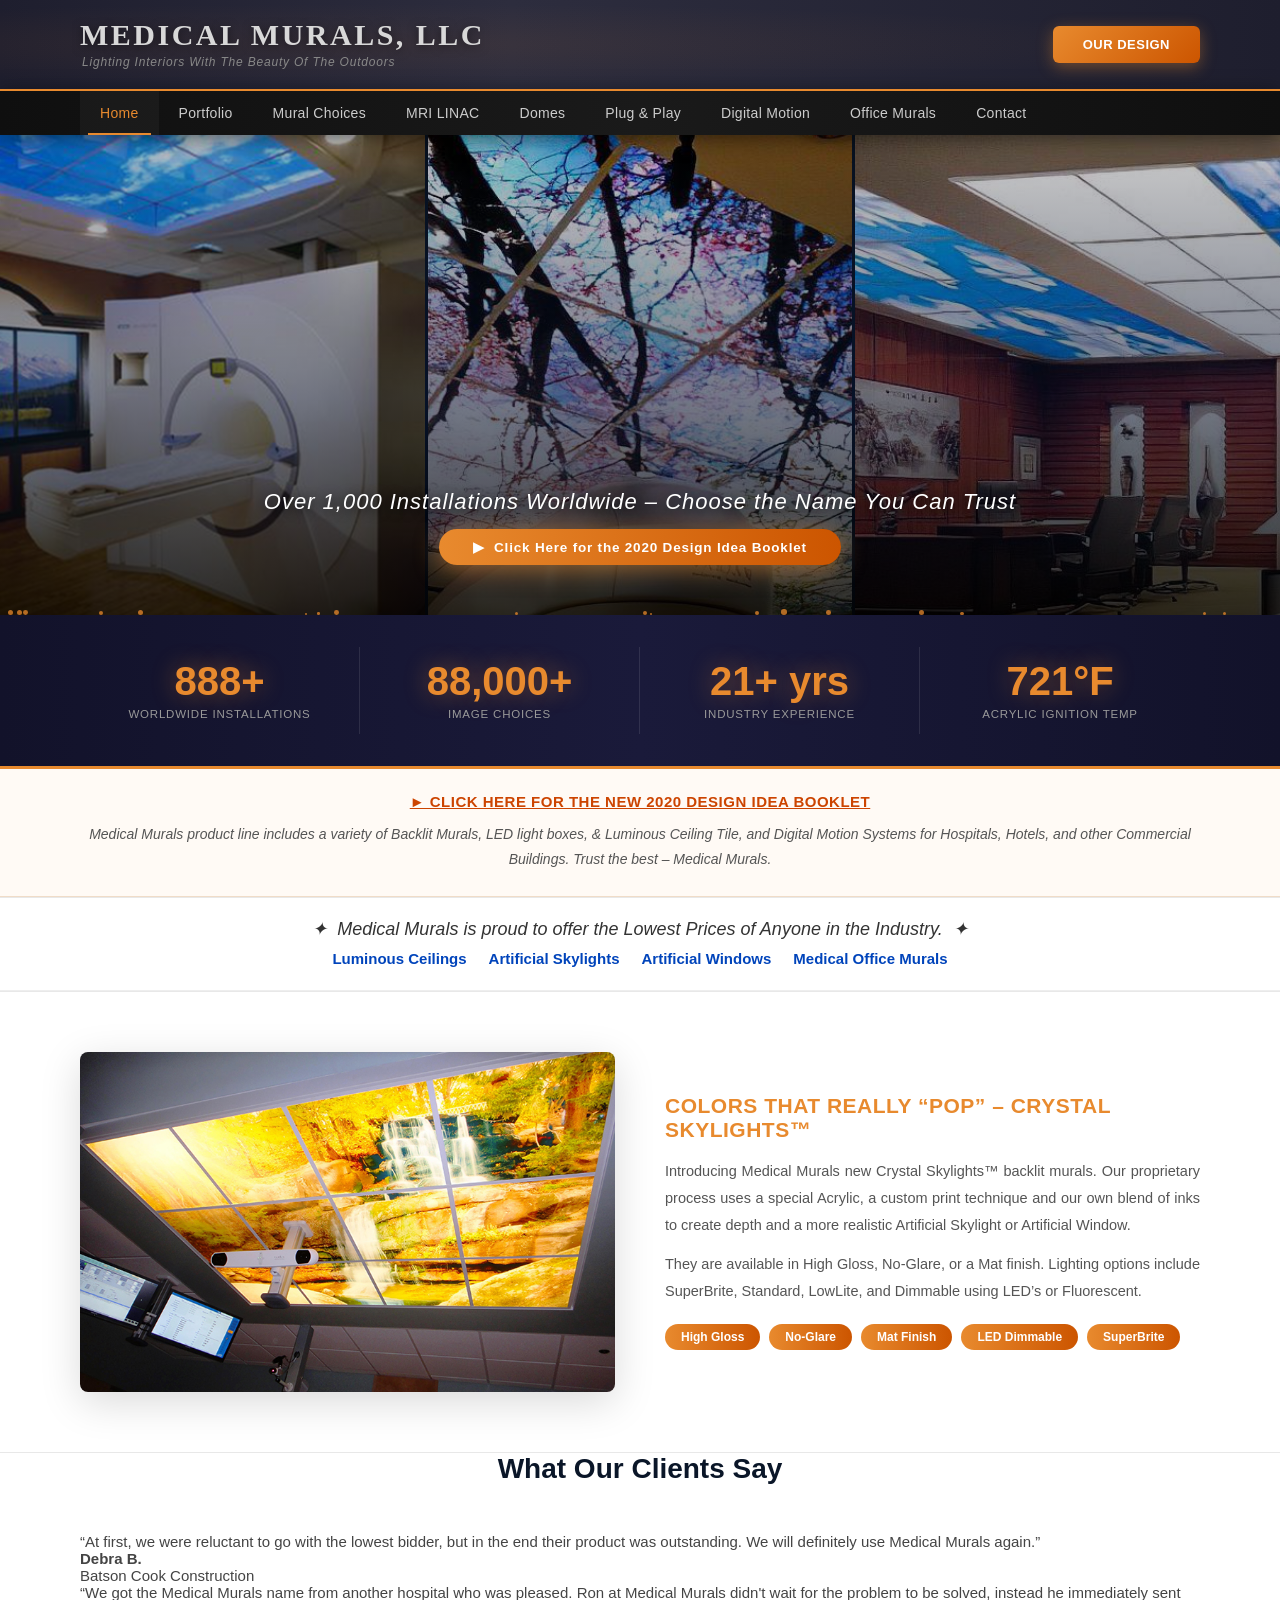
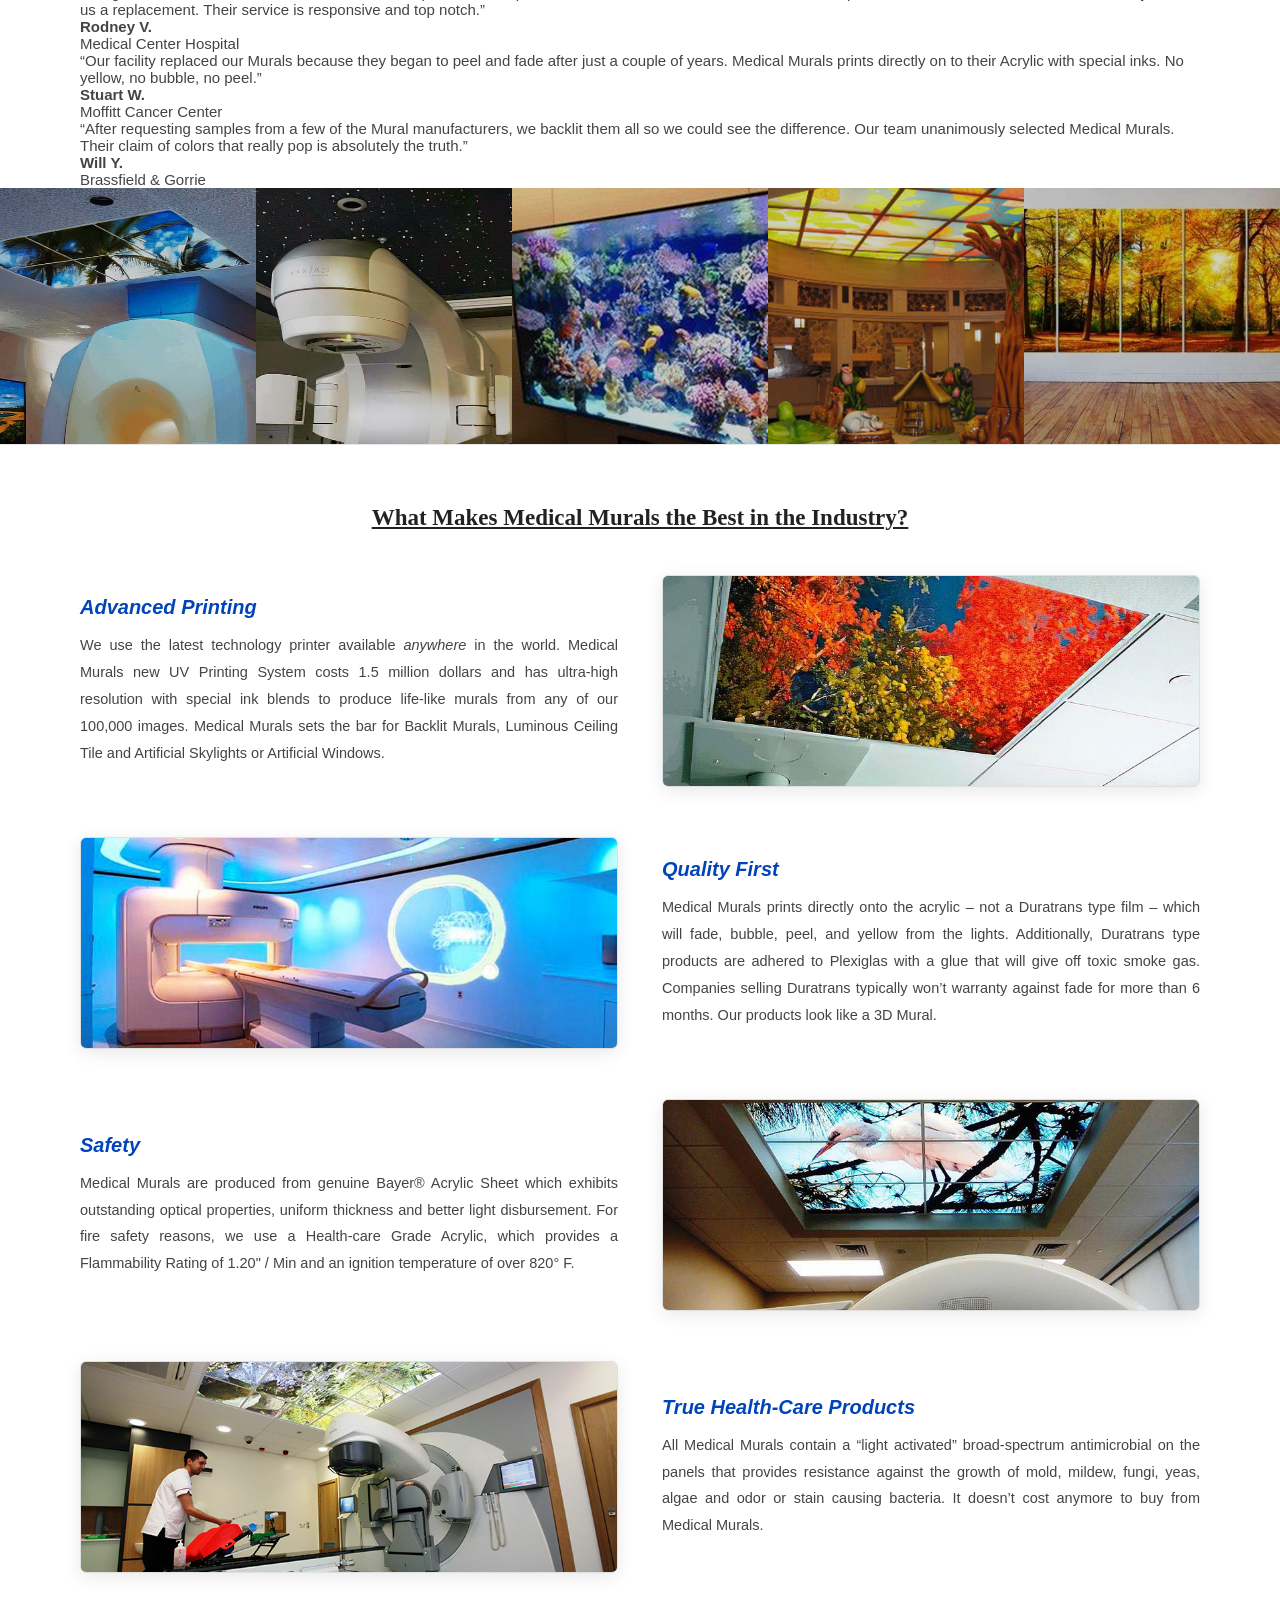
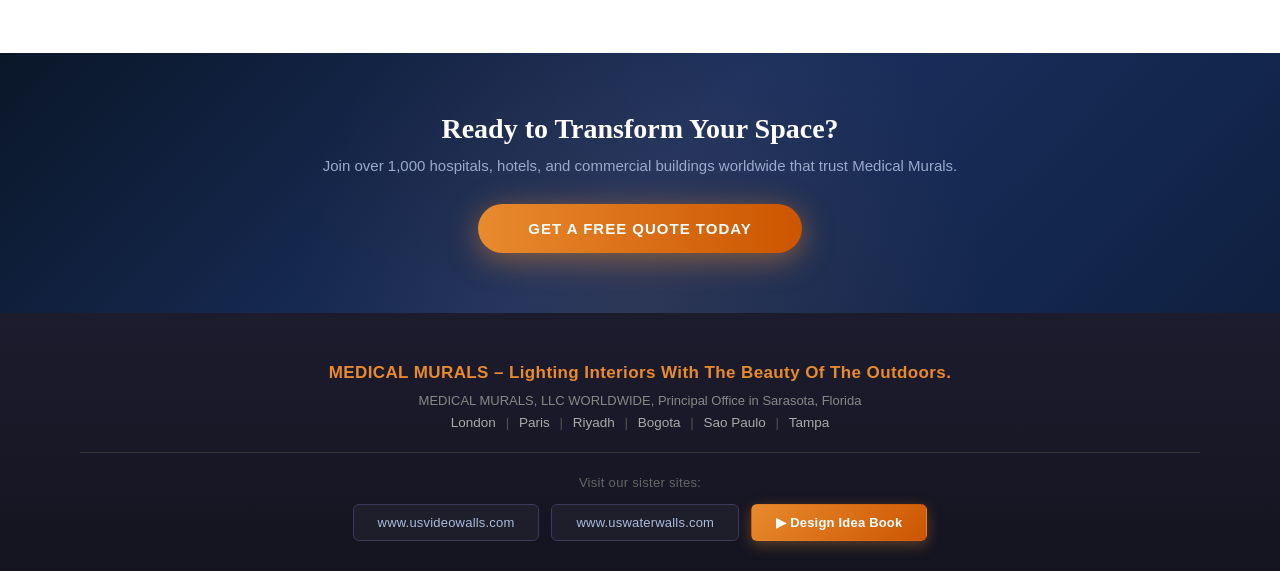
==== commit a19401b2: "Replace placeholder testimonials with real client feedback - Update testimonials section with 4 auth" ====
--- a/index2.html
+++ b/index2.html
@@ -140,15 +140,28 @@
 
     <hr class="divider">
 
-    <!-- ===== TESTIMONIAL ===== -->
-    <section class="testimonial reveal">
-        <div class="container">
-            <blockquote>
-                &ldquo;As a healthcare professional I have aligned the mission of Medical Murals with many of our
-                nation&rsquo;s great hospitals and clinics &ndash; to help provide a patient friendly and comfortable
-                healing environment.&rdquo;
-                <cite>&mdash; Ron Holcomb, BSRT(R)</cite>
-            </blockquote>
+    <!-- ===== TESTIMONIALS ===== -->
+    <section class="testimonials-section reveal">
+        <div class="container">
+            <h3 style="text-align: center; margin-bottom: 48px; font-size: 28px; color: #0a1628;">What Our Clients Say</h3>
+            <div class="testimonials-grid-alt">
+                <div class="testimonial-card-alt">
+                    <blockquote>&ldquo;At first, we were reluctant to go with the lowest bidder, but in the end their product was outstanding. We will definitely use Medical Murals again.&rdquo;</blockquote>
+                    <p><strong>Debra B.</strong><br><span class="card-subtitle">Batson Cook Construction</span></p>
+                </div>
+                <div class="testimonial-card-alt">
+                    <blockquote>&ldquo;We got the Medical Murals name from another hospital who was pleased. Ron at Medical Murals didn't wait for the problem to be solved, instead he immediately sent us a replacement. Their service is responsive and top notch.&rdquo;</blockquote>
+                    <p><strong>Rodney V.</strong><br><span class="card-subtitle">Medical Center Hospital</span></p>
+                </div>
+                <div class="testimonial-card-alt">
+                    <blockquote>&ldquo;Our facility replaced our Murals because they began to peel and fade after just a couple of years. Medical Murals prints directly on to their Acrylic with special inks. No yellow, no bubble, no peel.&rdquo;</blockquote>
+                    <p><strong>Stuart W.</strong><br><span class="card-subtitle">Moffitt Cancer Center</span></p>
+                </div>
+                <div class="testimonial-card-alt">
+                    <blockquote>&ldquo;After requesting samples from a few of the Mural manufacturers, we backlit them all so we could see the difference. Our team unanimously selected Medical Murals. Their claim of colors that really pop is absolutely the truth.&rdquo;</blockquote>
+                    <p><strong>Will Y.</strong><br><span class="card-subtitle">Brassfield &amp; Gorrie</span></p>
+                </div>
+            </div>
         </div>
     </section>
 
